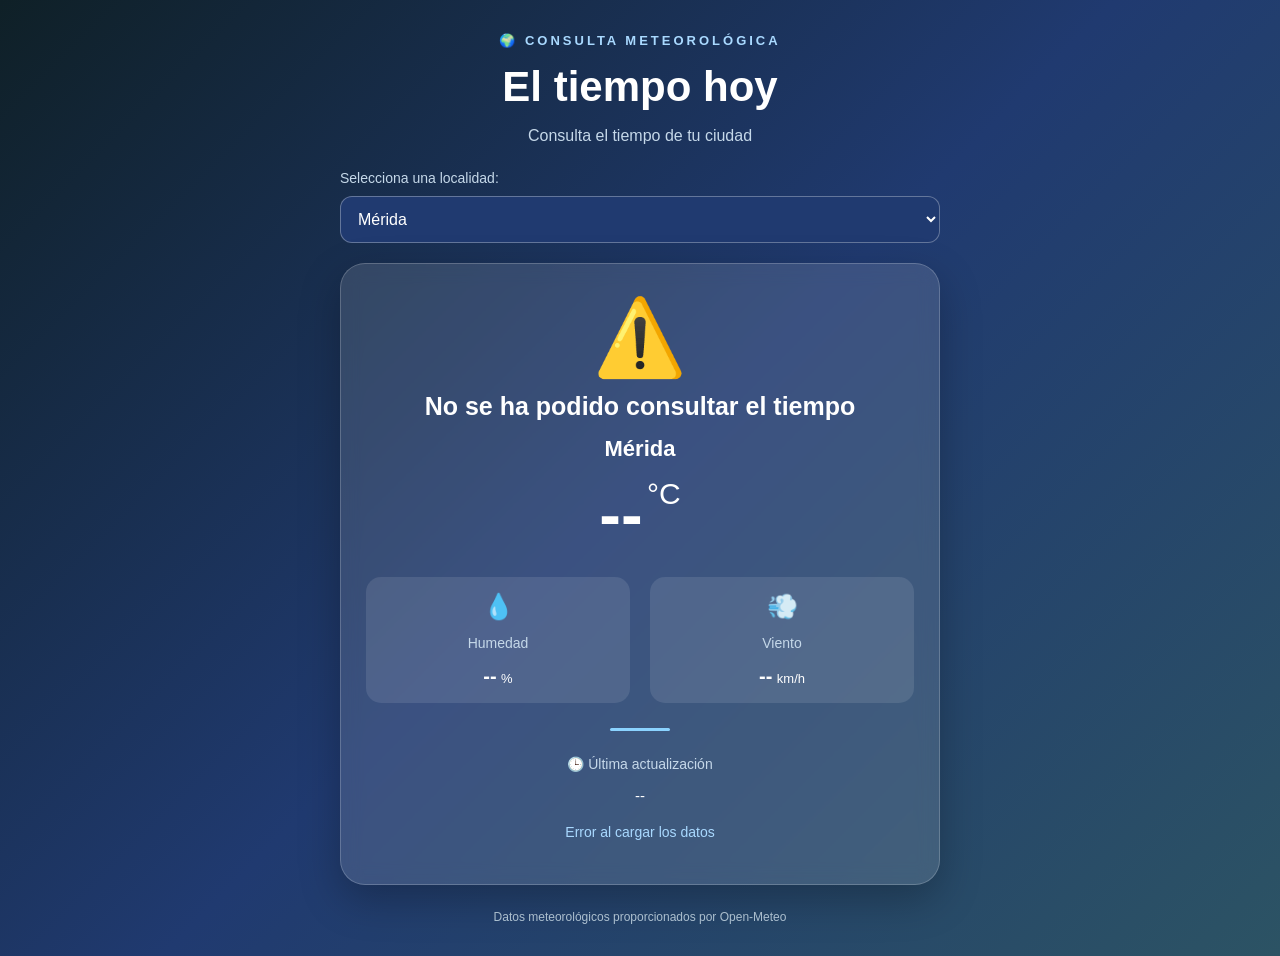
==== 22_ConsultaDelTiempo/index.html @ bf9040a7 "ejercicios22" ====
<!DOCTYPE html>
<html lang="es">

<head>
    <meta charset="UTF-8">
    <meta name="viewport" content="width=device-width, initial-scale=1.0">
    <title>El tiempo</title>
    <link rel="stylesheet" href="estilos.css">
    <script src="script.js" defer></script>
</head>

<body>

    <main class="contenedor">

        <header>
            <p class="ubicacion">🌍 CONSULTA METEOROLÓGICA</p>
            <h1>El tiempo hoy</h1>
            <p class="subtitulo">Consulta el tiempo de tu ciudad</p>
        </header>

        <section class="selector">
            <label for="localidad">Selecciona una localidad:</label>

            <select id="localidad">
                <option value="merida">Mérida</option>
                <option value="madrid">Madrid</option>
                <option value="barcelona">Barcelona</option>
            </select>
        </section>

        <section class="tarjeta">

            <div class="icono" id="icono">🌤️</div>

            <h2 id="descripcion">Consultando...</h2>

            <h3 id="nombreLocalidad">Mérida</h3>

            <div class="temperatura">
                <span id="temperatura">--</span>
                <span id="unidadTemperatura">°C</span>
            </div>

            <div class="datos">

                <div class="dato">
                    <span>💧</span>
                    <p>Humedad</p>
                    <strong id="humedad">--</strong>
                    <small id="unidadHumedad">%</small>
                </div>

                <div class="dato">
                    <span>💨</span>
                    <p>Viento</p>
                    <strong id="viento">--</strong>
                    <small id="unidadViento">km/h</small>
                </div>

            </div>

            <div class="separador"></div>

            <p class="fecha">🕒 Última actualización</p>
            <p id="hora">--</p>

            <p id="estado" class="estado">Consultando...</p>

        </section>

        <footer>
            <p>Datos meteorológicos proporcionados por Open-Meteo</p>
        </footer>

    </main>

</body>

</html>
---- 22_ConsultaDelTiempo/estilos.css ----
* {
    box-sizing: border-box;
}

body {
    margin: 0;
    min-height: 100vh;
    font-family: Arial, sans-serif;
    background: linear-gradient(135deg, #0f2027, #203a70, #2c5364);
    color: white;
    display: flex;
    justify-content: center;
    align-items: center;
    padding: 20px;
}

.contenedor {
    width: 100%;
    max-width: 600px;
    text-align: center;
}

header {
    margin-bottom: 25px;
}

.ubicacion {
    font-size: 13px;
    letter-spacing: 3px;
    color: #a9d9ff;
    font-weight: bold;
}

h1 {
    font-size: 42px;
    margin: 15px 0 10px;
}

.subtitulo {
    color: #c5d8e9;
    font-size: 16px;
}

.selector {
    margin-bottom: 20px;
    text-align: left;
}

.selector label {
    display: block;
    margin-bottom: 10px;
    color: #c5d8e9;
    font-size: 14px;
}

select {
    width: 100%;
    padding: 13px;
    border: 1px solid rgba(255, 255, 255, 0.3);
    border-radius: 12px;
    background: #203a70;
    color: white;
    font-size: 16px;
    cursor: pointer;
}

.tarjeta {
    background: rgba(255, 255, 255, 0.12);
    border: 1px solid rgba(255, 255, 255, 0.2);
    border-radius: 25px;
    padding: 30px 25px;
    box-shadow: 0 15px 40px rgba(0, 0, 0, 0.25);
    backdrop-filter: blur(10px);
}

.icono {
    font-size: 75px;
    margin-bottom: 10px;
}

h2 {
    font-size: 25px;
    margin: 10px 0;
}

h3 {
    font-size: 22px;
    margin: 15px 0 5px;
}

.temperatura {
    margin: 15px 0 25px;
}

#temperatura {
    font-size: 65px;
    font-weight: bold;
}

#unidadTemperatura {
    font-size: 30px;
    vertical-align: top;
}

.datos {
    display: flex;
    justify-content: center;
    gap: 20px;
}

.dato {
    flex: 1;
    background: rgba(255, 255, 255, 0.1);
    padding: 15px 10px;
    border-radius: 15px;
}

.dato span {
    font-size: 25px;
}

.dato p {
    color: #c5d8e9;
    font-size: 14px;
}

.dato strong {
    font-size: 20px;
}

.dato small {
    font-size: 13px;
}

.separador {
    width: 60px;
    height: 3px;
    background: #8bd3ff;
    margin: 25px auto;
    border-radius: 10px;
}

.fecha {
    color: #c5d8e9;
    font-size: 14px;
}

#hora {
    font-size: 15px;
}

.estado {
    color: #a9d9ff;
    font-size: 14px;
    margin-top: 20px;
}

footer {
    margin-top: 25px;
    color: #b5c9d9;
    font-size: 12px;
}

@media (max-width: 480px) {
    h1 {
        font-size: 34px;
    }

    .tarjeta {
        padding: 25px 15px;
    }

    #temperatura {
        font-size: 55px;
    }

    .datos {
        gap: 10px;
    }
}
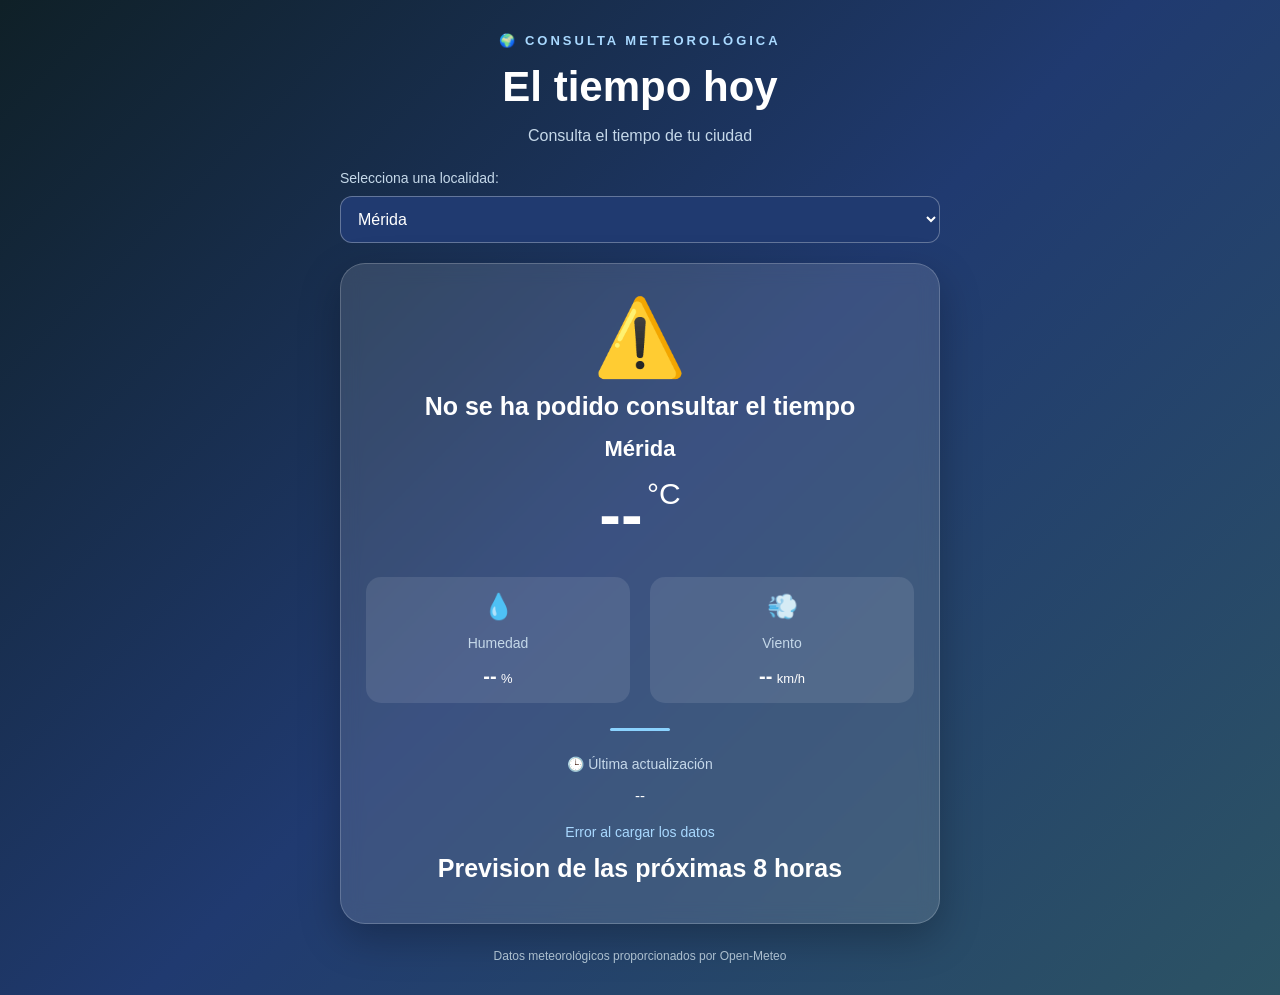
==== commit 07446046: "ejercicio22Amplicacion" ====
--- a/22_ConsultaDelTiempo/index.html
+++ b/22_ConsultaDelTiempo/index.html
@@ -67,6 +67,9 @@
 
             <p id="estado" class="estado">Consultando...</p>
 
+            <h2>Prevision de las próximas 8 horas</h2>
+            <div id="prevision"></div>
+
         </section>
 
         <footer>
--- a/22_ConsultaDelTiempo/estilos.css
+++ b/22_ConsultaDelTiempo/estilos.css
@@ -177,4 +177,21 @@
     .datos {
         gap: 10px;
     }
+}
+
+#prevision {
+    display: grid;
+    grid-template-columns: repeat(4, 1fr);
+    gap: 15px;
+}
+
+.hora {
+    text-align: center;
+    padding: 10px;
+    border-radius: 10px;
+    background-color: #e8f0f8;
+}
+
+.hora p {
+    margin: 5px;
 }
